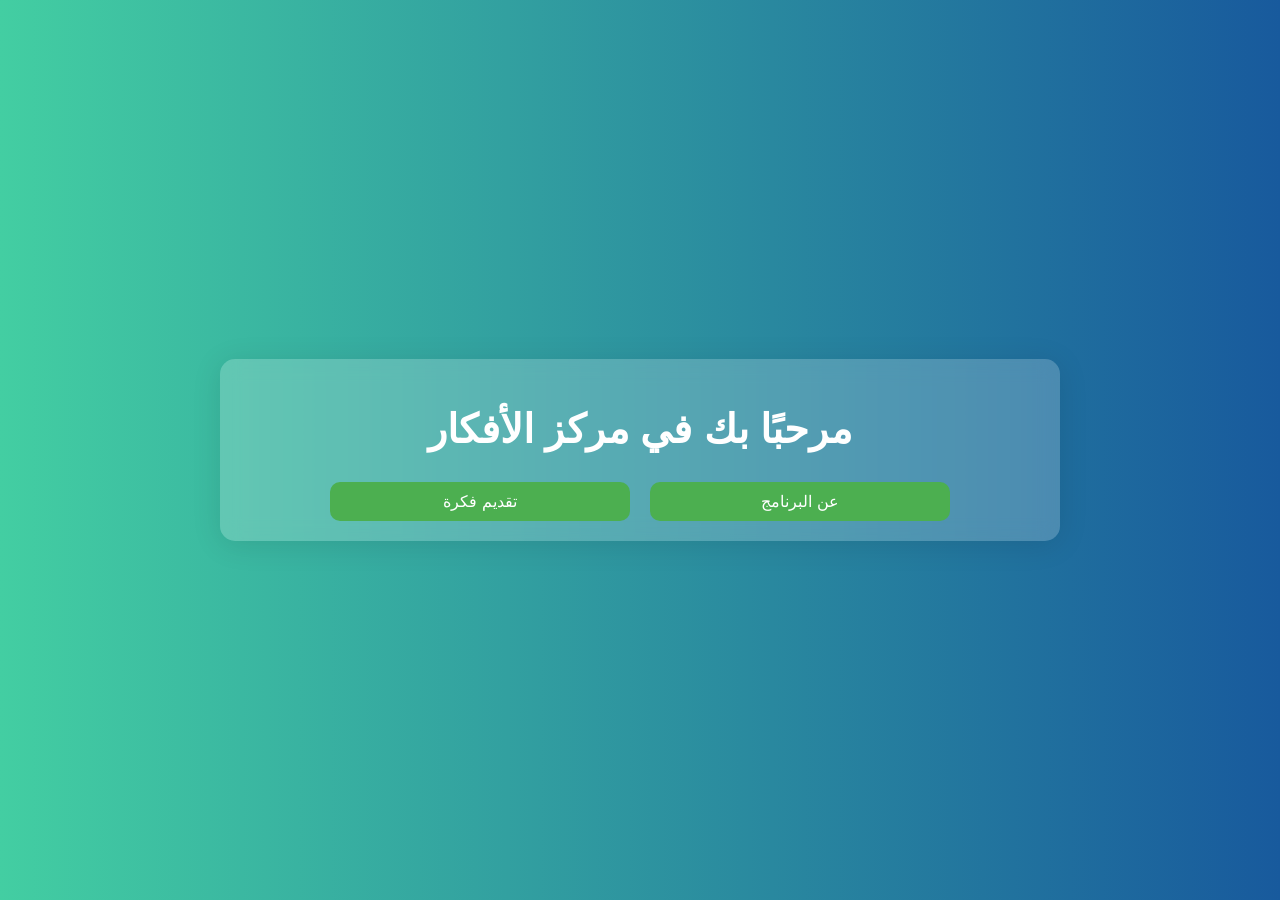
==== index.html @ fc24c1fa "Add files via upload" ====
<!DOCTYPE html>
<html lang="ar">
<head>
    <meta charset="UTF-8">
    <meta name="viewport" content="width=device-width, initial-scale=1.0">
    <title>مركز الأفكار</title>
    <style>
        body {
            font-family: 'Arial', sans-serif;
            margin: 0;
            padding: 0;
            background: linear-gradient(to right, #43cea2, #185a9d);
            color: #fff;
            display: flex;
            justify-content: center;
            align-items: center;
            height: 100vh;
            overflow: hidden;
        }
        .container {
            width: 90%;
            max-width: 800px;
            padding: 20px;
            background-color: rgba(255, 255, 255, 0.2);
            box-shadow: 0 4px 30px rgba(0, 0, 0, 0.1);
            backdrop-filter: blur(10px);
            border-radius: 15px;
            text-align: center;
        }
        h1 {
            font-size: 2.5rem;
            margin-bottom: 30px;
        }
        button, select, input[type="text"], textarea {
            padding: 10px;
            margin: 10px 0;
            font-size: 1rem;
            width: 100%;
            max-width: 300px;
            border-radius: 10px;
            border: none;
            background-color: #fff;
            color: #333;
            text-align: center;
            transition: background-color 0.3s;
        }
        button {
            background-color: #4CAF50;
            color: white;
            cursor: pointer;
        }
        button:hover {
            background-color: #45a049;
        }
        textarea {
            height: 100px;
        }
        .page {
            display: none;
        }
        .page.active {
            display: block;
        }
        .flex-container {
            display: flex;
            flex-direction: column;
            align-items: center;
        }
        .form-container {
            display: flex;
            flex-direction: column;
            align-items: center;
            gap: 15px; /* إضافة مسافة بين الحقول */
        }
        @media (min-width: 768px) {
            .flex-container {
                flex-direction: row;
                justify-content: center;
            }
            button {
                margin: 0 10px;
            }
        }
    </style>
</head>
<body>
    <div class="container">
        <!-- الصفحة الرئيسية -->
        <div id="homePage" class="page active">
            <h1>مرحبًا بك في مركز الأفكار</h1>
            <div class="flex-container">
                <button onclick="showPage('submitIdeaPage')">تقديم فكرة</button>
                <button onclick="showPage('aboutPage')">عن البرنامج</button>
            </div>
        </div>

        <!-- صفحة تقديم الفكرة -->
        <div id="submitIdeaPage" class="page">
            <h1>تقديم فكرة جديدة</h1>
            <form id="ideaForm" class="form-container">
                <select id="category" required>
                    <option value="" disabled selected>اختر الفئة</option>
                    <option value="تكنولوجيا">تكنولوجيا</option>
                    <option value="تسويق">تسويق</option>
                    <option value="تصميم">تصميم</option>
                    <option value="صحة">صحة</option>
                    <option value="تعليم">تعليم</option>
                    <option value="رياضة">رياضة</option>
                    <option value="أعمال">أعمال</option>
                    <option value="فن">فن</option>
                    <option value="سفر">سفر</option>
                    <option value="أخرى">أخرى</option>

                </select>
                <input type="text" id="ideaTitle" placeholder="عنوان الفكرة" required>
                <textarea id="ideaDescription" placeholder="وصف الفكرة" required></textarea>
                <select id="ideaPrice" required>
                    <option value="" disabled selected>اختر السعر</option>
                    <option value="مجاني">مجاني</option>
                    <option value="3 ريال عماني">3 ريال عماني</option>
                    <option value="5 ريال عماني">5 ريال عماني</option>
                    <option value="15 ريال عماني">15 ريال عماني</option>
                    <option value="25 ريال عماني">25 ريال عماني</option>
                </select>
                <input type="text" id="phoneNumber" placeholder="رقم الهاتف" required>
                <button type="button" onclick="sendIdea()">إرسال الفكرة</button>
                <button type="button" onclick="showPage('homePage')">العودة إلى الصفحة الرئيسية</button>
            </form>
        </div>

        <!-- صفحة تعريفية بالبرنامج -->
        <div id="aboutPage" class="page">
            <h1>عن البرنامج</h1>
            <p>في مركز الأفكار، نُقدم لك منصة مبتكرة وسهلة الاستخدام لتقديم أفكارك وإيصالها إلى المستثمرين والمهتمين.. حيث يمكنك عرض أفكارك الرائعة والحصول على فرصة لبيعها بأسلوب سلس وآمن..</p>
            <button onclick="showPage('homePage')">العودة إلى الصفحة الرئيسية</button>
        </div>
    </div>

    <script>
        function showPage(pageId) {
            const pages = document.querySelectorAll('.page');
            pages.forEach(page => page.classList.remove('active'));
            document.getElementById(pageId).classList.add('active');
        }

        function sendIdea() {
            const category = document.getElementById('category').value;
            const title = document.getElementById('ideaTitle').value;
            const description = document.getElementById('ideaDescription').value;
            const price = document.getElementById('ideaPrice').value;
            const phone = document.getElementById('phoneNumber').value;

            if (category && title && description && price && phone) {
                let message = `مرحبا، لدي فكرة جديدة.
الفئة: ${category}
العنوان: ${title}
الوصف: ${description}
السعر: ${price}
رقم الهاتف: ${phone}`;

                const whatsappUrl = `https://wa.me/96894774700?text=${encodeURIComponent(message)}`;
                window.open(whatsappUrl, '_blank');
            } else {
                alert("يرجى ملء جميع الحقول");
            }
        }
    </script>
</body>
</html>
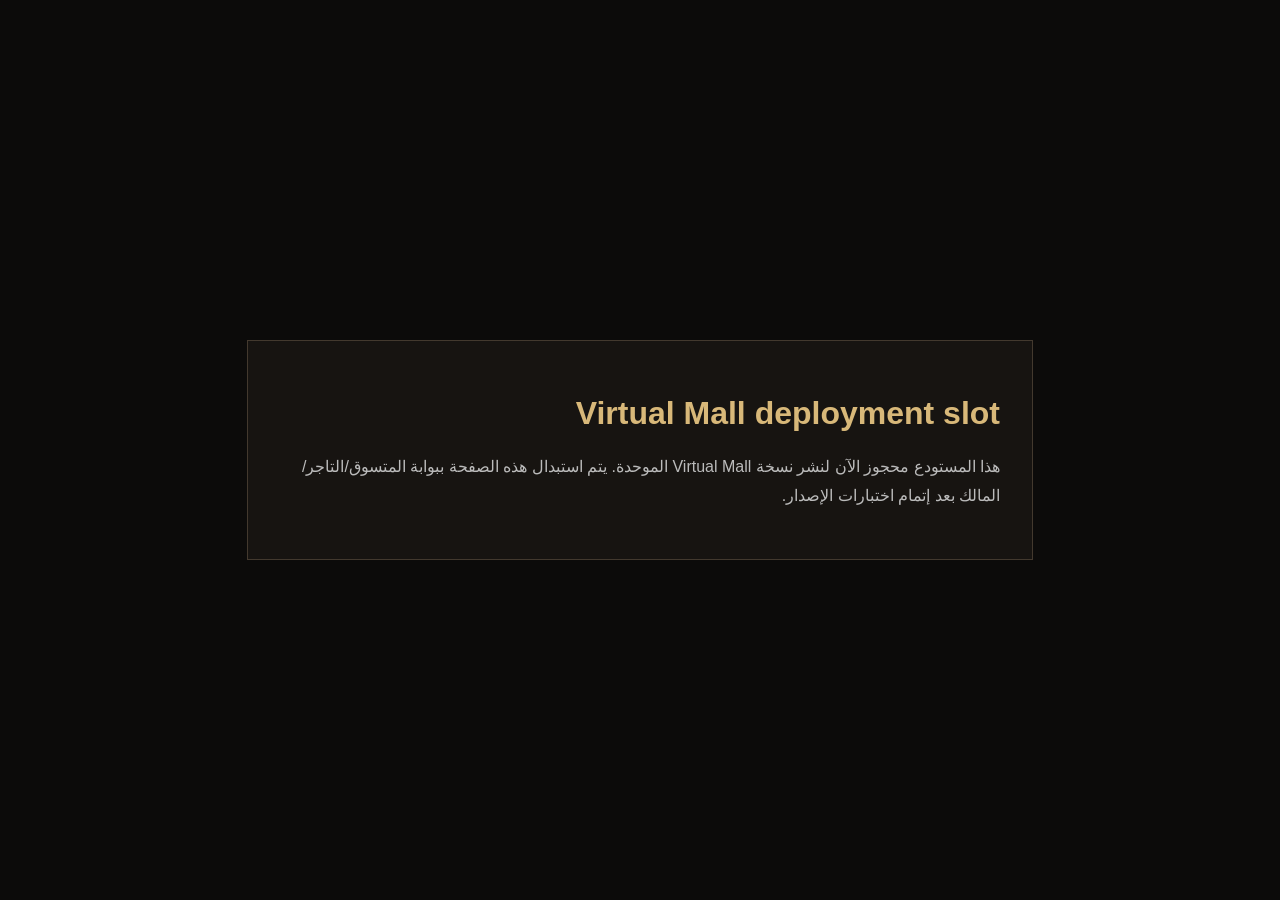
==== commit 51ce6385: "chore: reserve repository for Virtual Mall unified deployment" ====
--- a/index.html
+++ b/index.html
@@ -1,169 +1 @@
-<!DOCTYPE html>
-<html lang="ar">
-<head>
-    <meta charset="UTF-8">
-    <meta name="viewport" content="width=device-width, initial-scale=1.0">
-    <title>مركز الأفكار</title>
-    <style>
-        body {
-            font-family: 'Arial', sans-serif;
-            margin: 0;
-            padding: 0;
-            background: linear-gradient(to right, #43cea2, #185a9d);
-            color: #fff;
-            display: flex;
-            justify-content: center;
-            align-items: center;
-            height: 100vh;
-            overflow: hidden;
-        }
-        .container {
-            width: 90%;
-            max-width: 800px;
-            padding: 20px;
-            background-color: rgba(255, 255, 255, 0.2);
-            box-shadow: 0 4px 30px rgba(0, 0, 0, 0.1);
-            backdrop-filter: blur(10px);
-            border-radius: 15px;
-            text-align: center;
-        }
-        h1 {
-            font-size: 2.5rem;
-            margin-bottom: 30px;
-        }
-        button, select, input[type="text"], textarea {
-            padding: 10px;
-            margin: 10px 0;
-            font-size: 1rem;
-            width: 100%;
-            max-width: 300px;
-            border-radius: 10px;
-            border: none;
-            background-color: #fff;
-            color: #333;
-            text-align: center;
-            transition: background-color 0.3s;
-        }
-        button {
-            background-color: #4CAF50;
-            color: white;
-            cursor: pointer;
-        }
-        button:hover {
-            background-color: #45a049;
-        }
-        textarea {
-            height: 100px;
-        }
-        .page {
-            display: none;
-        }
-        .page.active {
-            display: block;
-        }
-        .flex-container {
-            display: flex;
-            flex-direction: column;
-            align-items: center;
-        }
-        .form-container {
-            display: flex;
-            flex-direction: column;
-            align-items: center;
-            gap: 15px; /* إضافة مسافة بين الحقول */
-        }
-        @media (min-width: 768px) {
-            .flex-container {
-                flex-direction: row;
-                justify-content: center;
-            }
-            button {
-                margin: 0 10px;
-            }
-        }
-    </style>
-</head>
-<body>
-    <div class="container">
-        <!-- الصفحة الرئيسية -->
-        <div id="homePage" class="page active">
-            <h1>مرحبًا بك في مركز الأفكار</h1>
-            <div class="flex-container">
-                <button onclick="showPage('submitIdeaPage')">تقديم فكرة</button>
-                <button onclick="showPage('aboutPage')">عن البرنامج</button>
-            </div>
-        </div>
-
-        <!-- صفحة تقديم الفكرة -->
-        <div id="submitIdeaPage" class="page">
-            <h1>تقديم فكرة جديدة</h1>
-            <form id="ideaForm" class="form-container">
-                <select id="category" required>
-                    <option value="" disabled selected>اختر الفئة</option>
-                    <option value="تكنولوجيا">تكنولوجيا</option>
-                    <option value="تسويق">تسويق</option>
-                    <option value="تصميم">تصميم</option>
-                    <option value="صحة">صحة</option>
-                    <option value="تعليم">تعليم</option>
-                    <option value="رياضة">رياضة</option>
-                    <option value="أعمال">أعمال</option>
-                    <option value="فن">فن</option>
-                    <option value="سفر">سفر</option>
-                    <option value="أخرى">أخرى</option>
-
-                </select>
-                <input type="text" id="ideaTitle" placeholder="عنوان الفكرة" required>
-                <textarea id="ideaDescription" placeholder="وصف الفكرة" required></textarea>
-                <select id="ideaPrice" required>
-                    <option value="" disabled selected>اختر السعر</option>
-                    <option value="مجاني">مجاني</option>
-                    <option value="3 ريال عماني">3 ريال عماني</option>
-                    <option value="5 ريال عماني">5 ريال عماني</option>
-                    <option value="15 ريال عماني">15 ريال عماني</option>
-                    <option value="25 ريال عماني">25 ريال عماني</option>
-                </select>
-                <input type="text" id="phoneNumber" placeholder="رقم الهاتف" required>
-                <button type="button" onclick="sendIdea()">إرسال الفكرة</button>
-                <button type="button" onclick="showPage('homePage')">العودة إلى الصفحة الرئيسية</button>
-            </form>
-        </div>
-
-        <!-- صفحة تعريفية بالبرنامج -->
-        <div id="aboutPage" class="page">
-            <h1>عن البرنامج</h1>
-            <p>في مركز الأفكار، نُقدم لك منصة مبتكرة وسهلة الاستخدام لتقديم أفكارك وإيصالها إلى المستثمرين والمهتمين.. حيث يمكنك عرض أفكارك الرائعة والحصول على فرصة لبيعها بأسلوب سلس وآمن..</p>
-            <button onclick="showPage('homePage')">العودة إلى الصفحة الرئيسية</button>
-        </div>
-    </div>
-
-    <script>
-        function showPage(pageId) {
-            const pages = document.querySelectorAll('.page');
-            pages.forEach(page => page.classList.remove('active'));
-            document.getElementById(pageId).classList.add('active');
-        }
-
-        function sendIdea() {
-            const category = document.getElementById('category').value;
-            const title = document.getElementById('ideaTitle').value;
-            const description = document.getElementById('ideaDescription').value;
-            const price = document.getElementById('ideaPrice').value;
-            const phone = document.getElementById('phoneNumber').value;
-
-            if (category && title && description && price && phone) {
-                let message = `مرحبا، لدي فكرة جديدة.
-الفئة: ${category}
-العنوان: ${title}
-الوصف: ${description}
-السعر: ${price}
-رقم الهاتف: ${phone}`;
-
-                const whatsappUrl = `https://wa.me/96894774700?text=${encodeURIComponent(message)}`;
-                window.open(whatsappUrl, '_blank');
-            } else {
-                alert("يرجى ملء جميع الحقول");
-            }
-        }
-    </script>
-</body>
-</html>
+<!doctype html><html lang="ar" dir="rtl"><head><meta charset="utf-8"><meta name="viewport" content="width=device-width,initial-scale=1"><title>Virtual Mall — Deployment Reserved</title><style>body{font-family:Arial,sans-serif;background:#0c0b0a;color:#eee;margin:0;display:grid;place-items:center;min-height:100vh}.c{max-width:720px;padding:32px;border:1px solid #43392e;background:#171411}.c h1{color:#d8b879}.c p{line-height:1.8;color:#bbb}</style></head><body><main class="c"><h1>Virtual Mall deployment slot</h1><p>هذا المستودع محجوز الآن لنشر نسخة Virtual Mall الموحدة. يتم استبدال هذه الصفحة ببوابة المتسوق/التاجر/المالك بعد إتمام اختبارات الإصدار.</p></main></body></html>
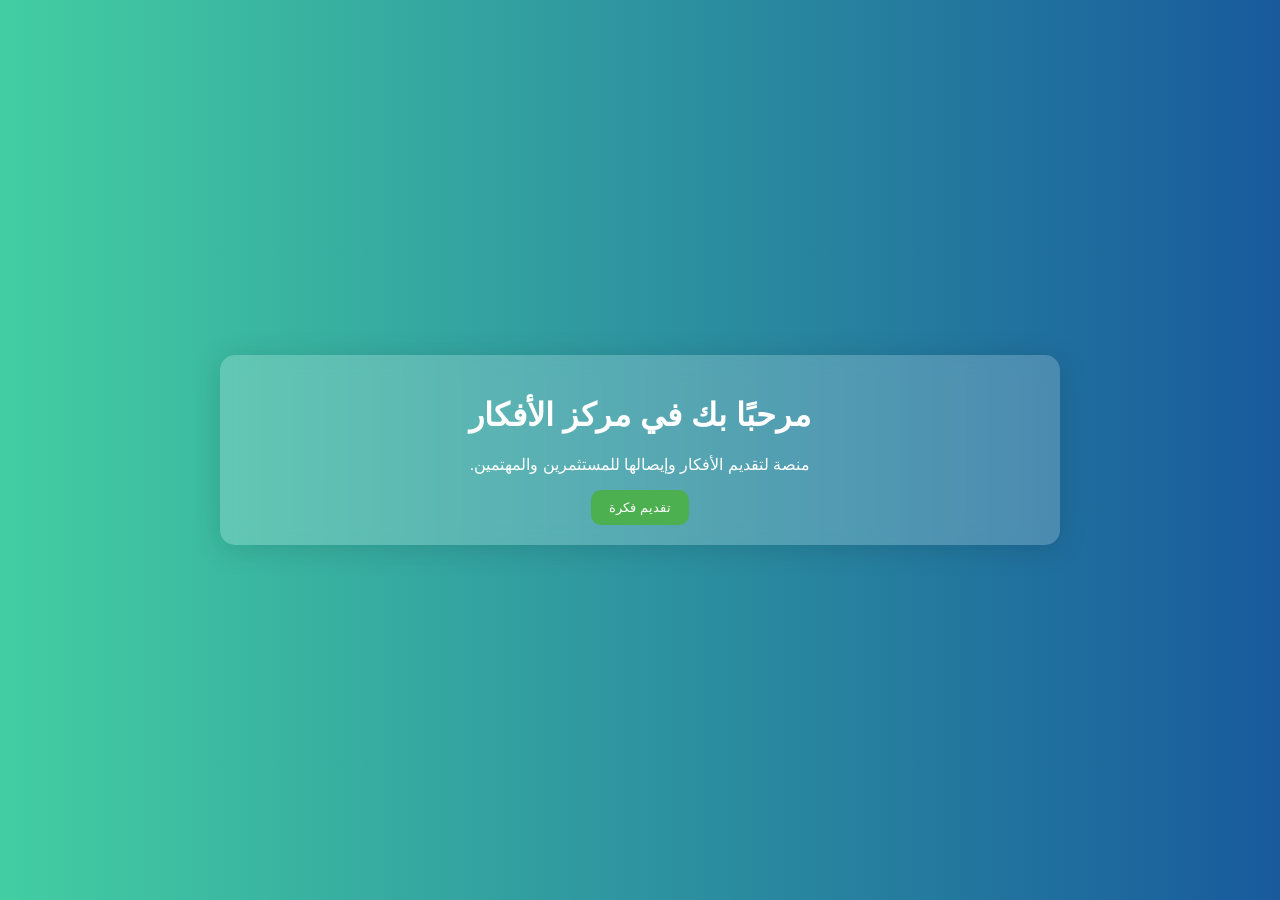
==== commit 69e8aa6f: "revert: restore ideas repository placeholder after deployment check" ====
--- a/index.html
+++ b/index.html
@@ -1 +1 @@
-<!doctype html><html lang="ar" dir="rtl"><head><meta charset="utf-8"><meta name="viewport" content="width=device-width,initial-scale=1"><title>Virtual Mall — Deployment Reserved</title><style>body{font-family:Arial,sans-serif;background:#0c0b0a;color:#eee;margin:0;display:grid;place-items:center;min-height:100vh}.c{max-width:720px;padding:32px;border:1px solid #43392e;background:#171411}.c h1{color:#d8b879}.c p{line-height:1.8;color:#bbb}</style></head><body><main class="c"><h1>Virtual Mall deployment slot</h1><p>هذا المستودع محجوز الآن لنشر نسخة Virtual Mall الموحدة. يتم استبدال هذه الصفحة ببوابة المتسوق/التاجر/المالك بعد إتمام اختبارات الإصدار.</p></main></body></html>+<!doctype html><html lang="ar" dir="rtl"><head><meta charset="utf-8"><meta name="viewport" content="width=device-width,initial-scale=1"><title>مركز الأفكار</title><style>body{font-family:Arial,sans-serif;margin:0;background:linear-gradient(to right,#43cea2,#185a9d);color:#fff;display:flex;justify-content:center;align-items:center;height:100vh}.container{width:90%;max-width:800px;padding:20px;background:#ffffff33;box-shadow:0 4px 30px #0002;backdrop-filter:blur(10px);border-radius:15px;text-align:center}button{padding:10px 18px;border:0;border-radius:10px;background:#4CAF50;color:#fff}</style></head><body><div class="container"><h1>مرحبًا بك في مركز الأفكار</h1><p>منصة لتقديم الأفكار وإيصالها للمستثمرين والمهتمين.</p><button onclick="alert('هذه الصفحة أُعيدت إلى حالتها السابقة بعد فحص مشروع آخر')">تقديم فكرة</button></div></body></html>
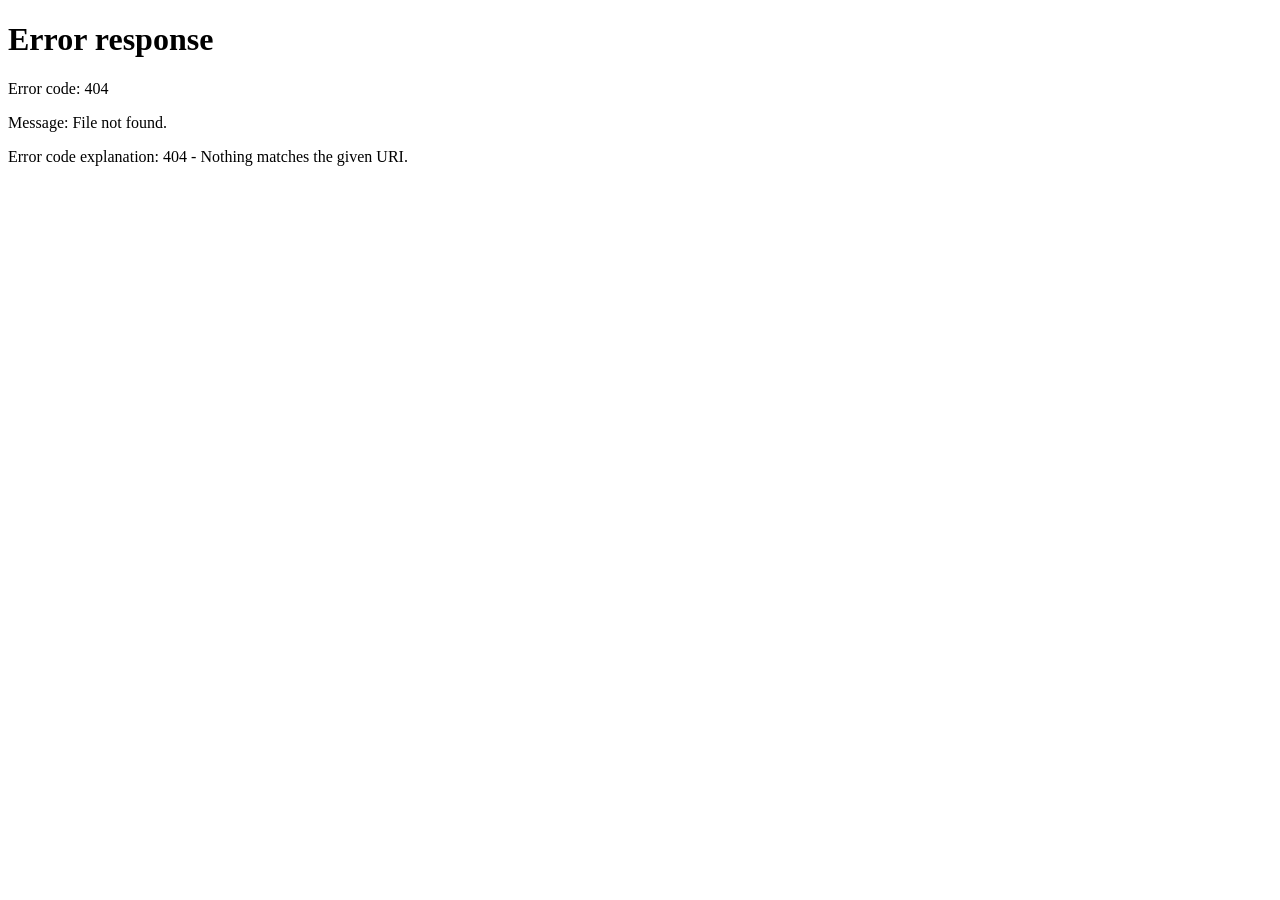
==== commit 08201087: "feat: add Virtual Mall root gateway" ====
--- a/index.html
+++ b/index.html
@@ -1 +1 @@
-<!doctype html><html lang="ar" dir="rtl"><head><meta charset="utf-8"><meta name="viewport" content="width=device-width,initial-scale=1"><title>مركز الأفكار</title><style>body{font-family:Arial,sans-serif;margin:0;background:linear-gradient(to right,#43cea2,#185a9d);color:#fff;display:flex;justify-content:center;align-items:center;height:100vh}.container{width:90%;max-width:800px;padding:20px;background:#ffffff33;box-shadow:0 4px 30px #0002;backdrop-filter:blur(10px);border-radius:15px;text-align:center}button{padding:10px 18px;border:0;border-radius:10px;background:#4CAF50;color:#fff}</style></head><body><div class="container"><h1>مرحبًا بك في مركز الأفكار</h1><p>منصة لتقديم الأفكار وإيصالها للمستثمرين والمهتمين.</p><button onclick="alert('هذه الصفحة أُعيدت إلى حالتها السابقة بعد فحص مشروع آخر')">تقديم فكرة</button></div></body></html>+<!doctype html><html lang="ar"><head><meta charset="utf-8"><meta name="viewport" content="width=device-width,initial-scale=1"><title>Virtual Mall</title><meta http-equiv="refresh" content="0;url=standalone/index.html"><style>body{font-family:Arial;background:#0c0b0a;color:#eee;display:grid;place-items:center;min-height:100vh}a{color:#d4b27b}</style></head><body><a href="standalone/index.html">فتح Virtual Mall</a></body></html>
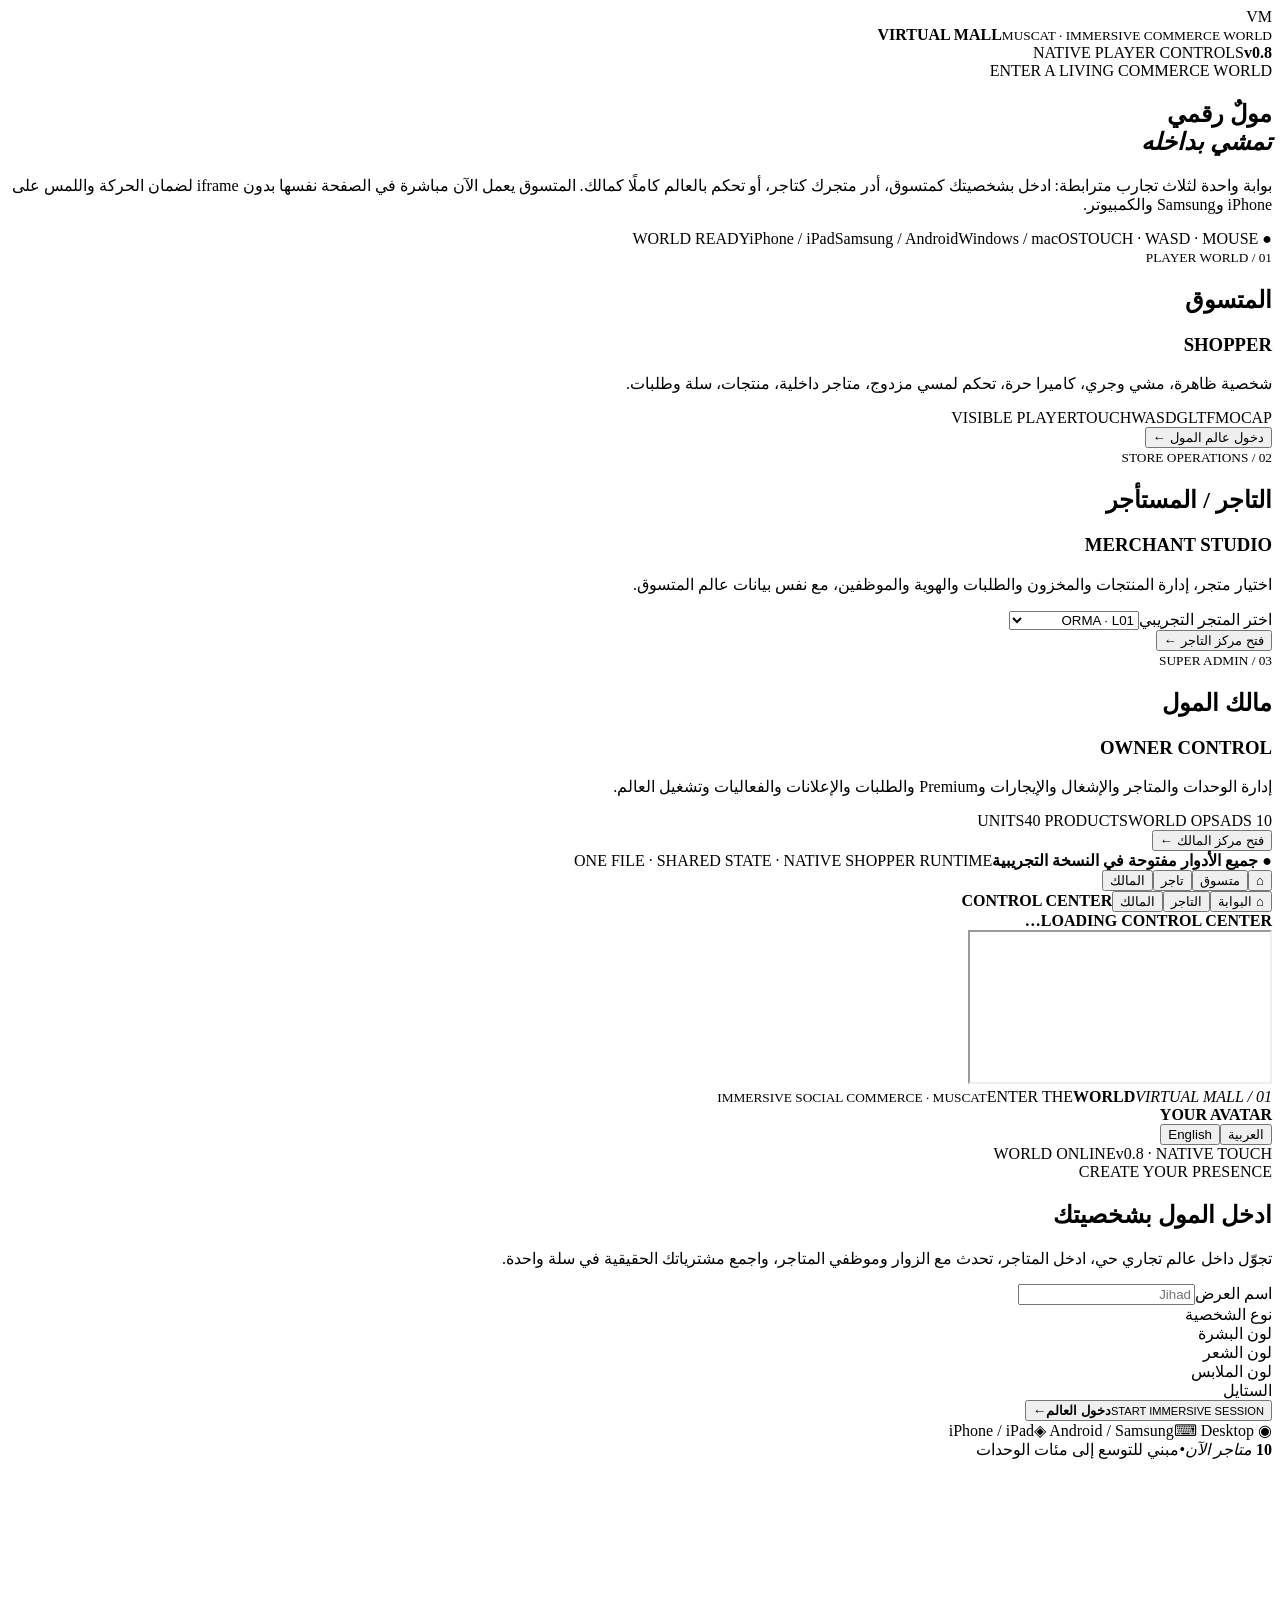
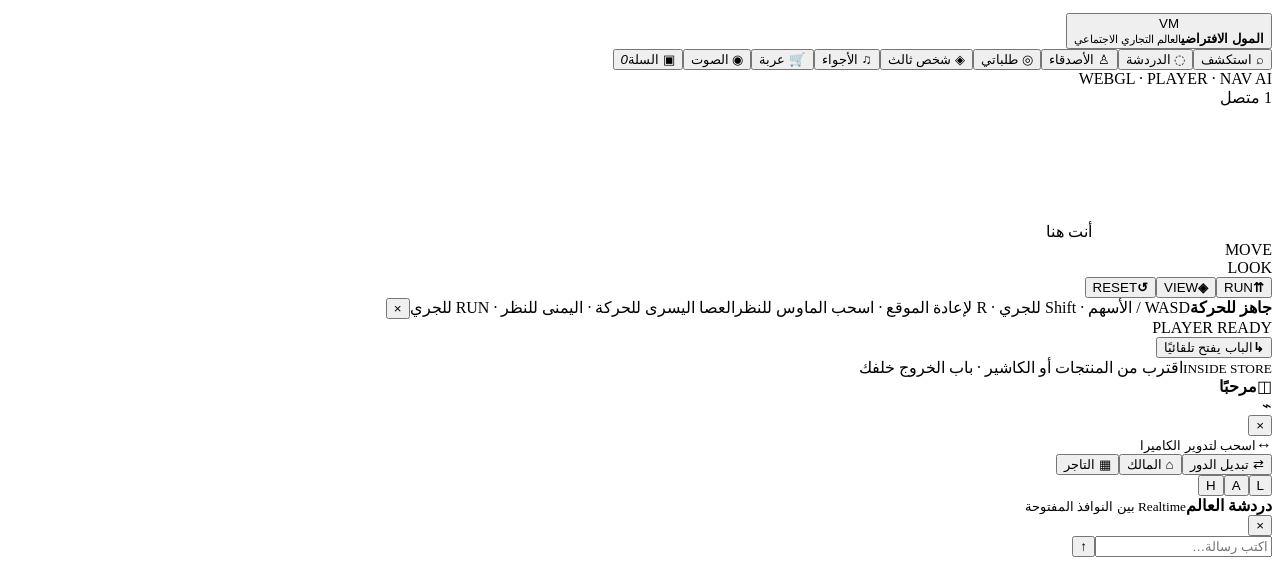
==== commit cf863e93: "feat: publish Virtual Mall v0.8 native live shell" ====
--- a/index.html
+++ b/index.html
@@ -1 +1,14 @@
-<!doctype html><html lang="ar"><head><meta charset="utf-8"><meta name="viewport" content="width=device-width,initial-scale=1"><title>Virtual Mall</title><meta http-equiv="refresh" content="0;url=standalone/index.html"><style>body{font-family:Arial;background:#0c0b0a;color:#eee;display:grid;place-items:center;min-height:100vh}a{color:#d4b27b}</style></head><body><a href="standalone/index.html">فتح Virtual Mall</a></body></html>+<!doctype html><html lang="ar" dir="rtl"><head><meta charset="utf-8"><meta name="viewport" content="width=device-width,initial-scale=1,viewport-fit=cover,user-scalable=no"><meta name="theme-color" content="#090807"><meta name="apple-mobile-web-app-capable" content="yes"><meta name="mobile-web-app-capable" content="yes"><title>Virtual Mall v0.8 — Live</title><link rel="stylesheet" href="styles.css"></head><body>
+<section id="vmPortal"><div class="vm-portal-bg"></div><div class="vm-wrap">
+<header class="vm-top"><div class="vm-logo"><div class="vm-logo-mark">VM</div><div><b>VIRTUAL MALL</b><small>MUSCAT · IMMERSIVE COMMERCE WORLD</small></div></div><div class="vm-status"><i></i><span>NATIVE PLAYER CONTROLS</span><b>v0.8</b></div></header>
+<div class="vm-hero"><div class="vm-kicker">ENTER A LIVING COMMERCE WORLD</div><h1>مولٌ رقمي<br><em>تمشي بداخله</em></h1><p>بوابة واحدة لثلاث تجارب مترابطة: ادخل بشخصيتك كمتسوق، أدر متجرك كتاجر، أو تحكم بالعالم كاملًا كمالك. المتسوق يعمل الآن مباشرة في الصفحة نفسها بدون iframe لضمان الحركة واللمس على iPhone وSamsung والكمبيوتر.</p><div class="vm-device-strip"><span>● WORLD READY</span><span>iPhone / iPad</span><span>Samsung / Android</span><span>Windows / macOS</span><span>TOUCH · WASD · MOUSE</span></div></div>
+<div class="vm-roles">
+<article class="vm-card shopper"><div class="vm-card-art vm-shopper-art"></div><div class="vm-card-body"><small>01 / PLAYER WORLD</small><h2>المتسوق</h2><h3>SHOPPER</h3><p>شخصية ظاهرة، مشي وجري، كاميرا حرة، تحكم لمسي مزدوج، متاجر داخلية، منتجات، سلة وطلبات.</p><div class="vm-tags"><span>VISIBLE PLAYER</span><span>TOUCH</span><span>WASD</span><span>GLTF</span><span>MOCAP</span></div><button class="vm-enter" data-vm-role="shopper">دخول عالم المول <b>←</b></button></div></article>
+<article class="vm-card merchant"><div class="vm-card-art vm-merchant-art"></div><div class="vm-card-body"><small>02 / STORE OPERATIONS</small><h2>التاجر / المستأجر</h2><h3>MERCHANT STUDIO</h3><p>اختيار متجر، إدارة المنتجات والمخزون والطلبات والهوية والموظفين، مع نفس بيانات عالم المتسوق.</p><div class="vm-store-picker"><label>اختر المتجر التجريبي</label><select id="vmMerchantChoice"></select></div><button class="vm-enter" data-vm-role="merchant">فتح مركز التاجر <b>←</b></button></div></article>
+<article class="vm-card owner"><div class="vm-card-art vm-owner-art"></div><div class="vm-card-body"><small>03 / SUPER ADMIN</small><h2>مالك المول</h2><h3>OWNER CONTROL</h3><p>إدارة الوحدات والمتاجر والإشغال والإيجارات وPremium والطلبات والإعلانات والفعاليات وتشغيل العالم.</p><div class="vm-tags"><span>10 UNITS</span><span>40 PRODUCTS</span><span>WORLD OPS</span><span>ADS</span></div><button class="vm-enter" data-vm-role="owner">فتح مركز المالك <b>←</b></button></div></article>
+</div><div class="vm-footer"><strong>● جميع الأدوار مفتوحة في النسخة التجريبية</strong><span>ONE FILE · SHARED STATE · NATIVE SHOPPER RUNTIME</span></div></div></section>
+<div id="vmRoleDock"><button class="vm-role-btn portal" data-vm-portal>⌂</button><button class="vm-role-btn" data-vm-switch="shopper">متسوق</button><button class="vm-role-btn" data-vm-switch="merchant">تاجر</button><button class="vm-role-btn" data-vm-switch="owner">المالك</button></div>
+<section id="vmAdmin"><header class="vm-admin-bar"><button class="vm-admin-back" data-vm-portal>⌂ البوابة</button><button class="vm-admin-tab" data-admin-role="merchant">التاجر</button><button class="vm-admin-tab" data-admin-role="owner">المالك</button><b id="vmAdminTitle">CONTROL CENTER</b></header><div id="vmLoading" class="vm-loading"><b>LOADING CONTROL CENTER…</b></div><iframe id="vmAdminFrame" class="vm-admin-frame" sandbox="allow-scripts allow-forms allow-modals allow-same-origin allow-popups allow-downloads"></iframe></section>
+<div id="app" class="vm-native-app-hidden"><section id="gate" class="gate"><div class="gate-visual"><div class="gate-grid"></div><div class="mall-monogram"><small>IMMERSIVE SOCIAL COMMERCE · MUSCAT</small><span>ENTER THE</span><b>WORLD</b><i>VIRTUAL MALL / 01</i><div class="gate-cityline"><em></em><em></em><em></em><em></em><em></em><em></em></div><div class="avatar-preview"><div class="avatar-head"></div><div class="avatar-body"></div><div class="avatar-legs"></div><strong>YOUR AVATAR</strong></div></div></div><div class="gate-form"><div class="lang-switch"><button data-lang="ar" class="active">العربية</button><button data-lang="en">English</button></div><div class="gate-status"><span><i></i> WORLD ONLINE</span><span>v0.8 · NATIVE TOUCH</span></div><div class="eyebrow" data-i18n="create_presence">CREATE YOUR PRESENCE</div><h1 data-i18n="enter_title">ادخل المول بشخصيتك</h1><p data-i18n="enter_sub">تجوّل داخل عالم تجاري حي، ادخل المتاجر، تحدث مع الزوار وموظفي المتاجر، واجمع مشترياتك الحقيقية في سلة واحدة.</p><label><span data-i18n="display_name">اسم العرض</span><input id="displayName" maxlength="32" placeholder="Jihad" /></label><div class="field-title" data-i18n="body_type">نوع الشخصية</div><div id="bodyOptions" class="pill-row"></div><div class="field-title" data-i18n="skin_tone">لون البشرة</div><div id="skinColors" class="color-row"></div><div class="field-title" data-i18n="hair_tone">لون الشعر</div><div id="hairColors" class="color-row"></div><div class="field-title" data-i18n="outfit_color">لون الملابس</div><div id="avatarColors" class="color-row"></div><div class="field-title" data-i18n="avatar_style">الستايل</div><div id="outfitOptions" class="pill-row"></div><button id="enterWorld" class="enter-btn"><span><small>START IMMERSIVE SESSION</small><strong data-i18n="enter_world">دخول العالم</strong></span><b>←</b></button><div class="device-ready"><span>◉ iPhone / iPad</span><span>◈ Android / Samsung</span><span>⌨ Desktop</span></div><div class="gate-meta"><span><b>10</b> <i data-i18n="stores_now">متاجر الآن</i></span><span>•</span><span data-i18n="scale_ready">مبني للتوسع إلى مئات الوحدات</span></div></div></section>
+<main id="world" class="world hidden"><canvas id="gl"></canvas><div id="hotspots" class="hotspots"></div><header class="topbar glass"><button id="brandDirectory" class="brand"><span>VM</span><div><b data-i18n="mall_name">المول الافتراضي</b><small data-i18n="social_world">العالم التجاري الاجتماعي</small></div></button><nav><button id="openDirectory">⌕ <span data-i18n="explore">استكشف</span></button><button id="openChat">◌ <span data-i18n="chat">الدردشة</span></button><button id="openSocial">♙ <span data-i18n="social">الأصدقاء</span></button><button id="openOrders">◎ <span data-i18n="my_orders">طلباتي</span></button><button id="cameraBtn">◈ <span id="cameraModeLabel" data-i18n="third_person">شخص ثالث</span></button><button id="soundBtn" class="active">♫ <span>الأجواء</span></button><button id="basketBtn">🛒 <span>عربة</span></button><button id="voiceBtn">◉ <span data-i18n="voice">الصوت</span></button><button id="cartBtn" class="cart-btn">▣ <span data-i18n="cart">السلة</span><i id="cartCount">0</i></button></nav></header><div id="engineBadge" class="engine-badge glass"><i></i><span>WEBGL · PLAYER · NAV AI</span></div><div class="online-pill glass"><i></i><span id="onlineCount">1</span> <span data-i18n="online">متصل</span><b id="playerTag"></b></div><div class="minimap glass"><canvas id="map" width="180" height="130"></canvas><span data-i18n="you_are_here">أنت هنا</span></div><div id="joystick" class="joystick control-stick" aria-label="Movement control"><span>MOVE</span><div id="joyKnob"></div></div><div id="lookPad" class="look-pad control-stick" aria-label="Camera control"><span>LOOK</span><div id="lookKnob"></div></div><div id="mobileActions" class="mobile-actions"><button id="sprintBtn" class="game-action" aria-label="Run"><b>⇈</b><span>RUN</span></button><button id="touchCameraBtn" class="game-action" aria-label="Change camera"><b>◈</b><span>VIEW</span></button><button id="respawnBtn" class="game-action subtle" aria-label="Reset position"><b>↺</b><span>RESET</span></button></div><div id="controlCoach" class="control-coach glass"><b>جاهز للحركة</b><span class="desktop-coach">WASD / الأسهم · Shift للجري · R لإعادة الموقع · اسحب الماوس للنظر</span><span class="touch-coach">العصا اليسرى للحركة · اليمنى للنظر · RUN للجري</span><button id="coachClose">×</button></div><div id="moveTelemetry" class="move-telemetry glass"><i></i><span>PLAYER READY</span></div><button id="interactBtn" class="interact-btn glass hidden"><b>↳</b><span id="interactLabel">الباب يفتح تلقائيًا</span><small id="interactStore"></small></button><div id="zoneHud" class="zone-hud glass hidden"><small id="zoneKicker">INSIDE STORE</small><b id="zoneName"></b><span id="zoneHint">اقترب من المنتجات أو الكاشير · باب الخروج خلفك</span></div><div id="doorToast" class="door-toast hidden"><span>◫</span><b id="doorToastText">مرحبًا</b></div><div id="routeHint" class="route-hint glass hidden"><span>⌁</span><div><b id="routeName"></b><small id="routeDistance"></small></div><button id="cancelRoute">×</button></div><div class="look-hint glass"><span>↔</span><small data-i18n="drag_camera">اسحب لتدوير الكاميرا</small></div><div class="admin-dock glass"><button onclick="location.href='index.html'">⇄ <span>تبديل الدور</span></button><button id="ownerBtn">⌂ <span data-i18n="owner">المالك</span></button><button id="merchantBtn">▦ <span data-i18n="merchant">التاجر</span></button></div><div class="quality-dock glass"><button data-quality="low">L</button><button data-quality="auto" class="active">A</button><button data-quality="high">H</button></div><section id="chatPanel" class="chat-panel glass hidden"><div class="panel-head"><div><b data-i18n="world_chat">دردشة العالم</b><small data-i18n="local_realtime">Realtime بين النوافذ المفتوحة</small></div><button data-close="chat">×</button></div><div id="chatMessages" class="messages"></div><form id="chatForm"><input id="chatInput" maxlength="220" data-i18n-placeholder="write_message" placeholder="اكتب رسالة…"/><button>↑</button></form></section></main><div id="overlay"></div><div id="toast" class="toast"></div></div>
+<script src="app.js"></script><script>(()=>{const $=s=>document.querySelector(s),storage=window.__VM_STORAGE__=(()=>{try{const l=localStorage,k='__vmlive';l.setItem(k,'1');l.removeItem(k);return l}catch{const m=new Map();return{getItem:k=>m.has(k)?m.get(k):null,setItem:(k,v)=>m.set(k,String(v)),removeItem:k=>m.delete(k)}}})();const stores=[['store-orma','ORMA · L01'],['store-noor','نور للعطور · L02'],['store-tech','تيك هب · L03'],['store-safa','صفا · L04'],['store-dar','دار · L05'],['store-cafe','كافيه سكوير · R01'],['store-hadiya','هدية · R02'],['store-move','موف · R03'],['store-little','ليتل لاب · R04'],['store-lux','أتريوم لوكس · R05']];const picker=$('#vmMerchantChoice');picker.innerHTML=stores.map(([id,n])=>`<option value="${id}">${n}</option>`).join('');picker.value=storage.getItem('vm-merchant-store')||'store-orma';picker.onchange=()=>storage.setItem('vm-merchant-store',picker.value);const app=$('#app'),portal=$('#vmPortal'),admin=$('#vmAdmin'),dock=$('#vmRoleDock'),frame=$('#vmAdminFrame'),loading=$('#vmLoading');let active='portal';function hideAll(){portal.style.display='none';app.classList.add('vm-native-app-hidden');admin.classList.remove('active');dock.style.display='none'}function showPortal(){admin.classList.remove('active');app.classList.add('vm-native-app-hidden');portal.style.display='block';dock.style.display='none';active='portal';window.scrollTo(0,0)}function showShopper(){hideAll();app.classList.remove('vm-native-app-hidden');dock.style.display='flex';active='shopper';document.querySelectorAll('[data-vm-switch]').forEach(b=>b.classList.toggle('active',b.dataset.vmSwitch==='shopper'));setTimeout(()=>{const c=$('#gl');if(c&&!$('#world').classList.contains('hidden')){try{c.focus({preventScroll:true})}catch{}window.dispatchEvent(new Event('resize'))}},80)}function showAdmin(role){hideAll();active=role;admin.classList.add('active');storage.setItem('vm-merchant-store',picker.value);loading.classList.add('active');$('#vmAdminTitle').textContent=role==='merchant'?'MERCHANT STUDIO':'OWNER CONTROL';document.querySelectorAll('[data-admin-role]').forEach(b=>b.classList.toggle('active',b.dataset.adminRole===role));window.__VM_SELECTED_STORE=picker.value;frame.src=role==='merchant'?`merchant.html?store=${encodeURIComponent(picker.value)}`:'owner.html';setTimeout(()=>loading.classList.remove('active'),700)}function openRole(role){role==='shopper'?showShopper():showAdmin(role)}document.querySelectorAll('[data-vm-role]').forEach(b=>b.onclick=()=>openRole(b.dataset.vmRole));document.querySelectorAll('[data-vm-switch]').forEach(b=>b.onclick=()=>openRole(b.dataset.vmSwitch));document.querySelectorAll('[data-vm-portal]').forEach(b=>b.onclick=showPortal);document.querySelectorAll('[data-admin-role]').forEach(b=>b.onclick=()=>showAdmin(b.dataset.adminRole));window.addEventListener('message',e=>{const d=e.data||{};if(d.type==='vm-shell-nav')d.role==='portal'?showPortal():openRole(d.role)});window.__VM_SHELL__={openRole,showPortal,active:()=>active}})();</script></body></html>
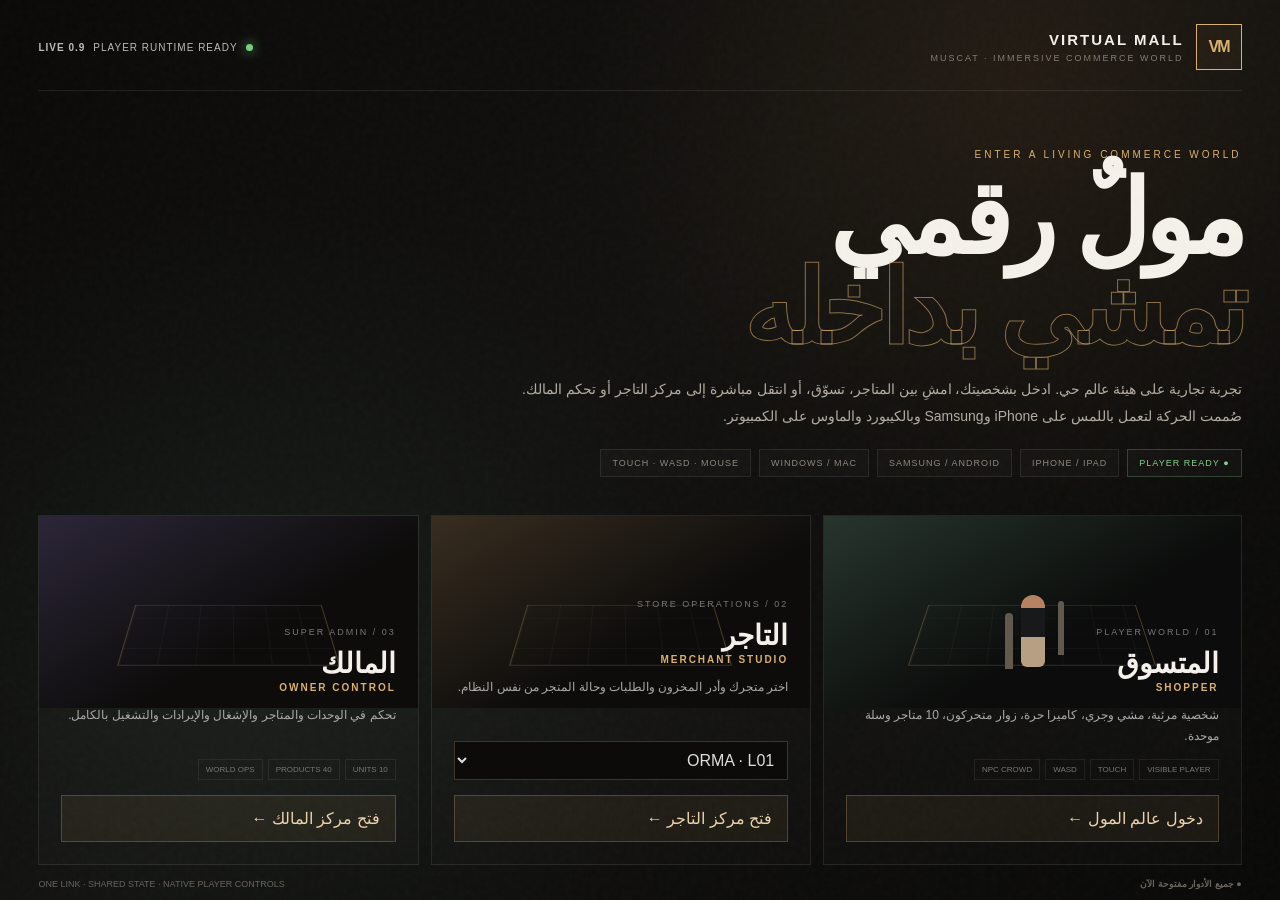
==== commit 9bd19ae3: "feat: publish Virtual Mall v0.9 stable loader" ====
--- a/index.html
+++ b/index.html
@@ -1,14 +1 @@
-<!doctype html><html lang="ar" dir="rtl"><head><meta charset="utf-8"><meta name="viewport" content="width=device-width,initial-scale=1,viewport-fit=cover,user-scalable=no"><meta name="theme-color" content="#090807"><meta name="apple-mobile-web-app-capable" content="yes"><meta name="mobile-web-app-capable" content="yes"><title>Virtual Mall v0.8 — Live</title><link rel="stylesheet" href="styles.css"></head><body>
-<section id="vmPortal"><div class="vm-portal-bg"></div><div class="vm-wrap">
-<header class="vm-top"><div class="vm-logo"><div class="vm-logo-mark">VM</div><div><b>VIRTUAL MALL</b><small>MUSCAT · IMMERSIVE COMMERCE WORLD</small></div></div><div class="vm-status"><i></i><span>NATIVE PLAYER CONTROLS</span><b>v0.8</b></div></header>
-<div class="vm-hero"><div class="vm-kicker">ENTER A LIVING COMMERCE WORLD</div><h1>مولٌ رقمي<br><em>تمشي بداخله</em></h1><p>بوابة واحدة لثلاث تجارب مترابطة: ادخل بشخصيتك كمتسوق، أدر متجرك كتاجر، أو تحكم بالعالم كاملًا كمالك. المتسوق يعمل الآن مباشرة في الصفحة نفسها بدون iframe لضمان الحركة واللمس على iPhone وSamsung والكمبيوتر.</p><div class="vm-device-strip"><span>● WORLD READY</span><span>iPhone / iPad</span><span>Samsung / Android</span><span>Windows / macOS</span><span>TOUCH · WASD · MOUSE</span></div></div>
-<div class="vm-roles">
-<article class="vm-card shopper"><div class="vm-card-art vm-shopper-art"></div><div class="vm-card-body"><small>01 / PLAYER WORLD</small><h2>المتسوق</h2><h3>SHOPPER</h3><p>شخصية ظاهرة، مشي وجري، كاميرا حرة، تحكم لمسي مزدوج، متاجر داخلية، منتجات، سلة وطلبات.</p><div class="vm-tags"><span>VISIBLE PLAYER</span><span>TOUCH</span><span>WASD</span><span>GLTF</span><span>MOCAP</span></div><button class="vm-enter" data-vm-role="shopper">دخول عالم المول <b>←</b></button></div></article>
-<article class="vm-card merchant"><div class="vm-card-art vm-merchant-art"></div><div class="vm-card-body"><small>02 / STORE OPERATIONS</small><h2>التاجر / المستأجر</h2><h3>MERCHANT STUDIO</h3><p>اختيار متجر، إدارة المنتجات والمخزون والطلبات والهوية والموظفين، مع نفس بيانات عالم المتسوق.</p><div class="vm-store-picker"><label>اختر المتجر التجريبي</label><select id="vmMerchantChoice"></select></div><button class="vm-enter" data-vm-role="merchant">فتح مركز التاجر <b>←</b></button></div></article>
-<article class="vm-card owner"><div class="vm-card-art vm-owner-art"></div><div class="vm-card-body"><small>03 / SUPER ADMIN</small><h2>مالك المول</h2><h3>OWNER CONTROL</h3><p>إدارة الوحدات والمتاجر والإشغال والإيجارات وPremium والطلبات والإعلانات والفعاليات وتشغيل العالم.</p><div class="vm-tags"><span>10 UNITS</span><span>40 PRODUCTS</span><span>WORLD OPS</span><span>ADS</span></div><button class="vm-enter" data-vm-role="owner">فتح مركز المالك <b>←</b></button></div></article>
-</div><div class="vm-footer"><strong>● جميع الأدوار مفتوحة في النسخة التجريبية</strong><span>ONE FILE · SHARED STATE · NATIVE SHOPPER RUNTIME</span></div></div></section>
-<div id="vmRoleDock"><button class="vm-role-btn portal" data-vm-portal>⌂</button><button class="vm-role-btn" data-vm-switch="shopper">متسوق</button><button class="vm-role-btn" data-vm-switch="merchant">تاجر</button><button class="vm-role-btn" data-vm-switch="owner">المالك</button></div>
-<section id="vmAdmin"><header class="vm-admin-bar"><button class="vm-admin-back" data-vm-portal>⌂ البوابة</button><button class="vm-admin-tab" data-admin-role="merchant">التاجر</button><button class="vm-admin-tab" data-admin-role="owner">المالك</button><b id="vmAdminTitle">CONTROL CENTER</b></header><div id="vmLoading" class="vm-loading"><b>LOADING CONTROL CENTER…</b></div><iframe id="vmAdminFrame" class="vm-admin-frame" sandbox="allow-scripts allow-forms allow-modals allow-same-origin allow-popups allow-downloads"></iframe></section>
-<div id="app" class="vm-native-app-hidden"><section id="gate" class="gate"><div class="gate-visual"><div class="gate-grid"></div><div class="mall-monogram"><small>IMMERSIVE SOCIAL COMMERCE · MUSCAT</small><span>ENTER THE</span><b>WORLD</b><i>VIRTUAL MALL / 01</i><div class="gate-cityline"><em></em><em></em><em></em><em></em><em></em><em></em></div><div class="avatar-preview"><div class="avatar-head"></div><div class="avatar-body"></div><div class="avatar-legs"></div><strong>YOUR AVATAR</strong></div></div></div><div class="gate-form"><div class="lang-switch"><button data-lang="ar" class="active">العربية</button><button data-lang="en">English</button></div><div class="gate-status"><span><i></i> WORLD ONLINE</span><span>v0.8 · NATIVE TOUCH</span></div><div class="eyebrow" data-i18n="create_presence">CREATE YOUR PRESENCE</div><h1 data-i18n="enter_title">ادخل المول بشخصيتك</h1><p data-i18n="enter_sub">تجوّل داخل عالم تجاري حي، ادخل المتاجر، تحدث مع الزوار وموظفي المتاجر، واجمع مشترياتك الحقيقية في سلة واحدة.</p><label><span data-i18n="display_name">اسم العرض</span><input id="displayName" maxlength="32" placeholder="Jihad" /></label><div class="field-title" data-i18n="body_type">نوع الشخصية</div><div id="bodyOptions" class="pill-row"></div><div class="field-title" data-i18n="skin_tone">لون البشرة</div><div id="skinColors" class="color-row"></div><div class="field-title" data-i18n="hair_tone">لون الشعر</div><div id="hairColors" class="color-row"></div><div class="field-title" data-i18n="outfit_color">لون الملابس</div><div id="avatarColors" class="color-row"></div><div class="field-title" data-i18n="avatar_style">الستايل</div><div id="outfitOptions" class="pill-row"></div><button id="enterWorld" class="enter-btn"><span><small>START IMMERSIVE SESSION</small><strong data-i18n="enter_world">دخول العالم</strong></span><b>←</b></button><div class="device-ready"><span>◉ iPhone / iPad</span><span>◈ Android / Samsung</span><span>⌨ Desktop</span></div><div class="gate-meta"><span><b>10</b> <i data-i18n="stores_now">متاجر الآن</i></span><span>•</span><span data-i18n="scale_ready">مبني للتوسع إلى مئات الوحدات</span></div></div></section>
-<main id="world" class="world hidden"><canvas id="gl"></canvas><div id="hotspots" class="hotspots"></div><header class="topbar glass"><button id="brandDirectory" class="brand"><span>VM</span><div><b data-i18n="mall_name">المول الافتراضي</b><small data-i18n="social_world">العالم التجاري الاجتماعي</small></div></button><nav><button id="openDirectory">⌕ <span data-i18n="explore">استكشف</span></button><button id="openChat">◌ <span data-i18n="chat">الدردشة</span></button><button id="openSocial">♙ <span data-i18n="social">الأصدقاء</span></button><button id="openOrders">◎ <span data-i18n="my_orders">طلباتي</span></button><button id="cameraBtn">◈ <span id="cameraModeLabel" data-i18n="third_person">شخص ثالث</span></button><button id="soundBtn" class="active">♫ <span>الأجواء</span></button><button id="basketBtn">🛒 <span>عربة</span></button><button id="voiceBtn">◉ <span data-i18n="voice">الصوت</span></button><button id="cartBtn" class="cart-btn">▣ <span data-i18n="cart">السلة</span><i id="cartCount">0</i></button></nav></header><div id="engineBadge" class="engine-badge glass"><i></i><span>WEBGL · PLAYER · NAV AI</span></div><div class="online-pill glass"><i></i><span id="onlineCount">1</span> <span data-i18n="online">متصل</span><b id="playerTag"></b></div><div class="minimap glass"><canvas id="map" width="180" height="130"></canvas><span data-i18n="you_are_here">أنت هنا</span></div><div id="joystick" class="joystick control-stick" aria-label="Movement control"><span>MOVE</span><div id="joyKnob"></div></div><div id="lookPad" class="look-pad control-stick" aria-label="Camera control"><span>LOOK</span><div id="lookKnob"></div></div><div id="mobileActions" class="mobile-actions"><button id="sprintBtn" class="game-action" aria-label="Run"><b>⇈</b><span>RUN</span></button><button id="touchCameraBtn" class="game-action" aria-label="Change camera"><b>◈</b><span>VIEW</span></button><button id="respawnBtn" class="game-action subtle" aria-label="Reset position"><b>↺</b><span>RESET</span></button></div><div id="controlCoach" class="control-coach glass"><b>جاهز للحركة</b><span class="desktop-coach">WASD / الأسهم · Shift للجري · R لإعادة الموقع · اسحب الماوس للنظر</span><span class="touch-coach">العصا اليسرى للحركة · اليمنى للنظر · RUN للجري</span><button id="coachClose">×</button></div><div id="moveTelemetry" class="move-telemetry glass"><i></i><span>PLAYER READY</span></div><button id="interactBtn" class="interact-btn glass hidden"><b>↳</b><span id="interactLabel">الباب يفتح تلقائيًا</span><small id="interactStore"></small></button><div id="zoneHud" class="zone-hud glass hidden"><small id="zoneKicker">INSIDE STORE</small><b id="zoneName"></b><span id="zoneHint">اقترب من المنتجات أو الكاشير · باب الخروج خلفك</span></div><div id="doorToast" class="door-toast hidden"><span>◫</span><b id="doorToastText">مرحبًا</b></div><div id="routeHint" class="route-hint glass hidden"><span>⌁</span><div><b id="routeName"></b><small id="routeDistance"></small></div><button id="cancelRoute">×</button></div><div class="look-hint glass"><span>↔</span><small data-i18n="drag_camera">اسحب لتدوير الكاميرا</small></div><div class="admin-dock glass"><button onclick="location.href='index.html'">⇄ <span>تبديل الدور</span></button><button id="ownerBtn">⌂ <span data-i18n="owner">المالك</span></button><button id="merchantBtn">▦ <span data-i18n="merchant">التاجر</span></button></div><div class="quality-dock glass"><button data-quality="low">L</button><button data-quality="auto" class="active">A</button><button data-quality="high">H</button></div><section id="chatPanel" class="chat-panel glass hidden"><div class="panel-head"><div><b data-i18n="world_chat">دردشة العالم</b><small data-i18n="local_realtime">Realtime بين النوافذ المفتوحة</small></div><button data-close="chat">×</button></div><div id="chatMessages" class="messages"></div><form id="chatForm"><input id="chatInput" maxlength="220" data-i18n-placeholder="write_message" placeholder="اكتب رسالة…"/><button>↑</button></form></section></main><div id="overlay"></div><div id="toast" class="toast"></div></div>
-<script src="app.js"></script><script>(()=>{const $=s=>document.querySelector(s),storage=window.__VM_STORAGE__=(()=>{try{const l=localStorage,k='__vmlive';l.setItem(k,'1');l.removeItem(k);return l}catch{const m=new Map();return{getItem:k=>m.has(k)?m.get(k):null,setItem:(k,v)=>m.set(k,String(v)),removeItem:k=>m.delete(k)}}})();const stores=[['store-orma','ORMA · L01'],['store-noor','نور للعطور · L02'],['store-tech','تيك هب · L03'],['store-safa','صفا · L04'],['store-dar','دار · L05'],['store-cafe','كافيه سكوير · R01'],['store-hadiya','هدية · R02'],['store-move','موف · R03'],['store-little','ليتل لاب · R04'],['store-lux','أتريوم لوكس · R05']];const picker=$('#vmMerchantChoice');picker.innerHTML=stores.map(([id,n])=>`<option value="${id}">${n}</option>`).join('');picker.value=storage.getItem('vm-merchant-store')||'store-orma';picker.onchange=()=>storage.setItem('vm-merchant-store',picker.value);const app=$('#app'),portal=$('#vmPortal'),admin=$('#vmAdmin'),dock=$('#vmRoleDock'),frame=$('#vmAdminFrame'),loading=$('#vmLoading');let active='portal';function hideAll(){portal.style.display='none';app.classList.add('vm-native-app-hidden');admin.classList.remove('active');dock.style.display='none'}function showPortal(){admin.classList.remove('active');app.classList.add('vm-native-app-hidden');portal.style.display='block';dock.style.display='none';active='portal';window.scrollTo(0,0)}function showShopper(){hideAll();app.classList.remove('vm-native-app-hidden');dock.style.display='flex';active='shopper';document.querySelectorAll('[data-vm-switch]').forEach(b=>b.classList.toggle('active',b.dataset.vmSwitch==='shopper'));setTimeout(()=>{const c=$('#gl');if(c&&!$('#world').classList.contains('hidden')){try{c.focus({preventScroll:true})}catch{}window.dispatchEvent(new Event('resize'))}},80)}function showAdmin(role){hideAll();active=role;admin.classList.add('active');storage.setItem('vm-merchant-store',picker.value);loading.classList.add('active');$('#vmAdminTitle').textContent=role==='merchant'?'MERCHANT STUDIO':'OWNER CONTROL';document.querySelectorAll('[data-admin-role]').forEach(b=>b.classList.toggle('active',b.dataset.adminRole===role));window.__VM_SELECTED_STORE=picker.value;frame.src=role==='merchant'?`merchant.html?store=${encodeURIComponent(picker.value)}`:'owner.html';setTimeout(()=>loading.classList.remove('active'),700)}function openRole(role){role==='shopper'?showShopper():showAdmin(role)}document.querySelectorAll('[data-vm-role]').forEach(b=>b.onclick=()=>openRole(b.dataset.vmRole));document.querySelectorAll('[data-vm-switch]').forEach(b=>b.onclick=()=>openRole(b.dataset.vmSwitch));document.querySelectorAll('[data-vm-portal]').forEach(b=>b.onclick=showPortal);document.querySelectorAll('[data-admin-role]').forEach(b=>b.onclick=()=>showAdmin(b.dataset.adminRole));window.addEventListener('message',e=>{const d=e.data||{};if(d.type==='vm-shell-nav')d.role==='portal'?showPortal():openRole(d.role)});window.__VM_SHELL__={openRole,showPortal,active:()=>active}})();</script></body></html>+<!doctype html><html lang="ar" dir="rtl"><head><meta charset="utf-8"><meta name="viewport" content="width=device-width,initial-scale=1,viewport-fit=cover,user-scalable=no"><meta name="theme-color" content="#090807"><title>Virtual Mall v0.9</title><style>html,body{margin:0;height:100%;background:#090807;color:#f5f1ea;font-family:-apple-system,BlinkMacSystemFont,"Segoe UI",Arial,sans-serif}.boot{height:100%;display:grid;place-items:center;text-align:center;padding:24px}.boot b{display:block;font-size:22px;letter-spacing:2px}.boot span{display:block;color:#d9b06f;margin-top:10px;font-size:12px}.boot i{display:block;width:34px;height:34px;border:2px solid #33291f;border-top-color:#d9b06f;border-radius:50%;margin:24px auto;animation:s .8s linear infinite}@keyframes s{to{transform:rotate(360deg)}}</style></head><body><div class="boot"><div><b>VIRTUAL MALL</b><span>PLAYER RUNTIME v0.9</span><i></i><small>جاري تشغيل العالم…</small></div></div><script>(async()=>{try{const ps=Array.from({length:7},(_,i)=>`vm09/part${String(i).padStart(2,'0')}.txt`);const rs=await Promise.all(ps.map(p=>fetch(p,{cache:'no-store'}).then(r=>{if(!r.ok)throw Error(p+' '+r.status);return r.text()})));document.open();document.write(rs.join(''));document.close()}catch(e){document.body.innerHTML='<div class="boot"><div><b>تعذر تشغيل العالم</b><span>أعد تحميل الصفحة أو افتحها في Safari / Chrome</span><small>'+String(e)+'</small></div></div>'}})();</script></body></html>
